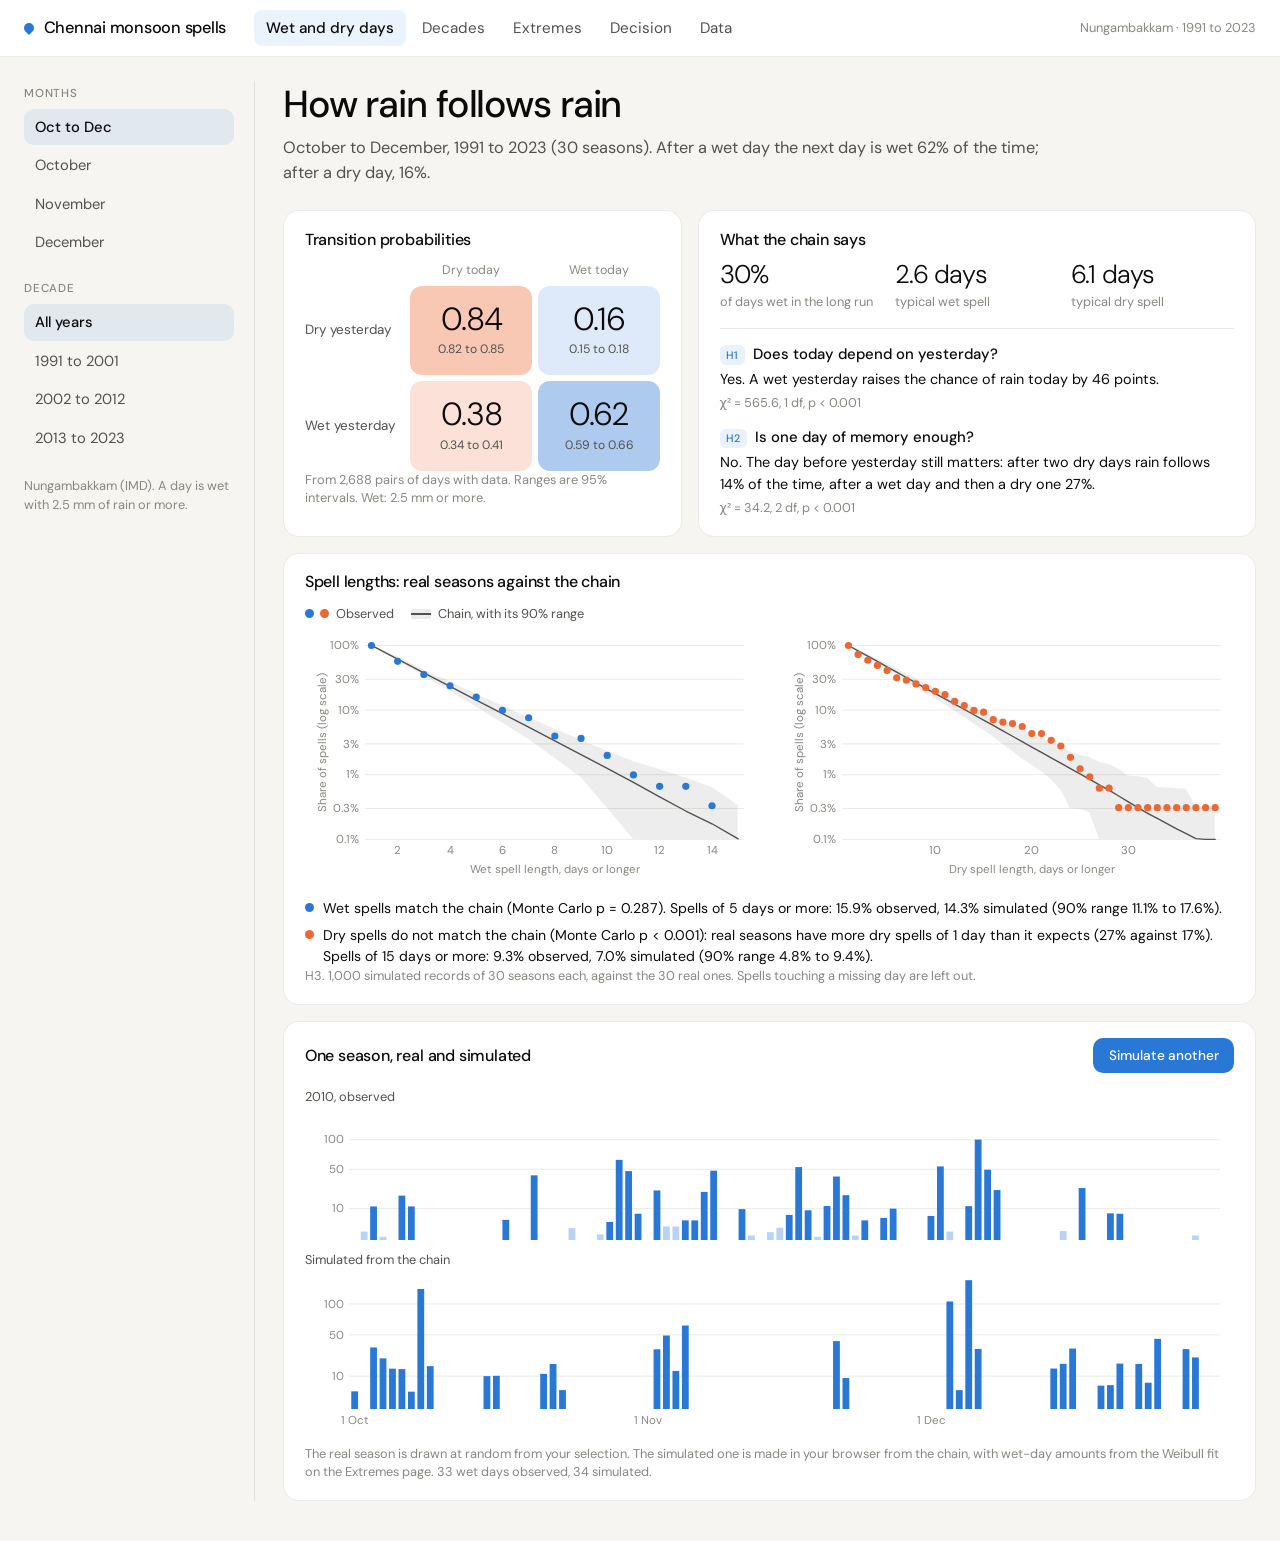
==== web/index.html @ 99bf8fe9 "Fast website for Vercel: R prepares every result, the browser only draws - web/: static site with th" ====
<!doctype html>
<html lang="en">
<head>
  <meta charset="utf-8" />
  <meta name="viewport" content="width=device-width, initial-scale=1" />
  <title>Chennai monsoon spells</title>
  <meta name="description" content="Wet and dry spells of Chennai's northeast monsoon, 1991 to 2023: a Markov chain analysis with extreme-rainfall risk. Statistics computed in R." />
  <meta name="theme-color" content="#f6f5f1" />
  <link rel="icon" type="image/svg+xml" href="favicon.svg" />
  <link rel="preload" href="data/results.json" as="fetch" crossorigin />
  <link rel="preload" href="data/days.json" as="fetch" crossorigin />
  <link rel="preload" href="fonts/DMSans-400.woff2" as="font" type="font/woff2" crossorigin />
  <link rel="preload" href="fonts/DMSans-500.woff2" as="font" type="font/woff2" crossorigin />
  <style>
    /* Loading screen, inline so it paints before anything else arrives */
    #loading { position: fixed; inset: 0; z-index: 100; display: grid; place-items: center;
      background: #f6f5f1; transition: opacity .35s ease, visibility .35s ease; }
    #loading.done { opacity: 0; visibility: hidden; }
    #loading .inner { display: grid; justify-items: center; gap: 14px; padding: 0 24px; text-align: center;
      font-family: "DM Sans", system-ui, -apple-system, "Segoe UI", sans-serif; }
    #loading .drop { width: 18px; height: 18px; border-radius: 50% 50% 50% 0; transform: rotate(-45deg);
      background: #2a78d6; animation: drop 1.4s ease-in-out infinite; }
    @keyframes drop { 0%, 100% { transform: rotate(-45deg) translate(0, 0); } 50% { transform: rotate(-45deg) translate(-3px, 3px); } }
    #loading .title { font-size: 18px; font-weight: 500; letter-spacing: -0.01em; color: #0b0b0b; }
    #loading .bar { width: 180px; height: 3px; border-radius: 3px; background: #e6e4dd; overflow: hidden; }
    #loading .bar span { display: block; width: 40%; height: 100%; border-radius: 3px; background: #2a78d6;
      animation: slide 1.1s ease-in-out infinite; }
    @keyframes slide { 0% { transform: translateX(-100%); } 100% { transform: translateX(250%); } }
    #loading .note { font-size: 14px; color: #52514e; }
    @media (prefers-reduced-motion: reduce) { #loading .drop, #loading .bar span { animation: none; } }
  </style>
  <link rel="stylesheet" href="css/styles.css?v=1" />
</head>
<body>
  <div id="loading" role="status" aria-live="polite">
    <div class="inner">
      <span class="drop" aria-hidden="true"></span>
      <div class="title">Chennai monsoon spells</div>
      <div class="bar" aria-hidden="true"><span></span></div>
      <div class="note" id="loading-note">Loading the rainfall results</div>
    </div>
  </div>

  <header class="topbar">
    <div class="topbar-inner">
      <a class="brand" href="#wet-and-dry-days"><span class="brand-dot" aria-hidden="true"></span>Chennai monsoon spells</a>
      <button class="menu-btn" id="menu-btn" aria-expanded="false" aria-controls="nav" aria-label="Open the page menu">
        <span></span><span></span><span></span>
      </button>
      <nav class="nav" id="nav" aria-label="Pages">
        <a href="#wet-and-dry-days" data-page="wet">Wet and dry days</a>
        <a href="#decades" data-page="decades">Decades</a>
        <a href="#extremes" data-page="extremes">Extremes</a>
        <a href="#decision" data-page="decision">Decision</a>
        <a href="#data" data-page="data">Data</a>
      </nav>
      <span class="nav-meta">Nungambakkam &middot; 1991 to 2023</span>
    </div>
  </header>

  <main class="frame">
    <!-- Wet and dry days -------------------------------------------------------- -->
    <section class="page with-side" id="page-wet" aria-labelledby="h-wet">
      <aside class="picker" aria-label="Choose months and decade">
        <fieldset class="choice" id="pick-months">
          <legend>Months</legend>
        </fieldset>
        <fieldset class="choice" id="pick-decade">
          <legend>Decade</legend>
        </fieldset>
        <p class="side-note">Nungambakkam (IMD). A day is wet with 2.5 mm of rain or more.</p>
      </aside>
      <div class="main">
        <div class="page-head">
          <h1 id="h-wet">How rain follows rain</h1>
          <p class="lede" id="lede-wet"></p>
        </div>
        <div class="grid g-5-7">
          <div class="card"><h2 class="card-title">Transition probabilities</h2><div id="matrix"></div></div>
          <div class="card"><h2 class="card-title">What the chain says</h2><div id="chain-facts"></div></div>
        </div>
        <div class="card">
          <h2 class="card-title">Spell lengths: real seasons against the chain</h2>
          <div class="legend">
            <span class="li"><span class="key key-dot wet"></span><span class="key key-dot dry"></span>Observed</span>
            <span class="li"><span class="key key-line"></span>Chain, with its 90% range</span>
          </div>
          <div class="grid g-6-6 inner">
            <div class="chart" id="chart-spell-wet"></div>
            <div class="chart" id="chart-spell-dry"></div>
          </div>
          <div id="spell-verdict"></div>
        </div>
        <div class="card">
          <div class="card-head">
            <h2 class="card-title">One season, real and simulated</h2>
            <button class="btn btn-primary" id="resim" type="button">Simulate another</button>
          </div>
          <div class="chart" id="chart-season"></div>
          <p class="caption" id="season-caption"></p>
        </div>
      </div>
    </section>

    <!-- Decades ----------------------------------------------------------------- -->
    <section class="page" id="page-decades" aria-labelledby="h-decades" hidden>
      <div class="page-head">
        <h1 id="h-decades">Has the monsoon changed?</h1>
        <p class="lede" id="lede-decades"></p>
      </div>
      <div class="card">
        <h2 class="card-title">Rain in each season</h2>
        <div class="chart" id="chart-totals"></div>
        <p class="caption">October to December totals at Nungambakkam. Grey seasons have a missing month and are not used.</p>
      </div>
      <div class="grid g-6-6">
        <div class="card">
          <h2 class="card-title">Persistence by decade (H4)</h2>
          <div class="chart" id="chart-decade-chain"></div>
          <div id="h4-text"></div>
        </div>
        <div class="card">
          <h2 class="card-title">Heavy-rain days by decade (H5)</h2>
          <div class="chart" id="chart-heavy"></div>
          <div id="h5-text"></div>
        </div>
      </div>
    </section>

    <!-- Extremes ---------------------------------------------------------------- -->
    <section class="page" id="page-extremes" aria-labelledby="h-extremes" hidden>
      <div class="page-head">
        <h1 id="h-extremes">How heavy can one day get?</h1>
        <p class="lede" id="lede-extremes"></p>
      </div>
      <div class="card">
        <div class="card-head">
          <h2 class="card-title">Which distribution fits</h2>
          <div class="segmented" role="radiogroup" aria-label="Fit used below" id="pick-fit"></div>
        </div>
        <div class="grid g-5-7 inner">
          <div>
            <div id="fit-table"></div>
            <p class="caption">Fitted to the amounts of all wet days (2.5 mm or more), October to December, with the 2.5 mm cut-off built into the likelihood.</p>
          </div>
          <div>
            <div class="legend" id="qq-legend"></div>
            <div class="chart" id="chart-qq"></div>
            <p class="caption">Upper half of the wet days. On the dashed line, fitted and observed amounts agree.</p>
          </div>
        </div>
      </div>
      <div class="card">
        <h2 class="card-title">Return periods</h2>
        <div class="grid g-8-4 inner">
          <div class="chart" id="chart-returns"></div>
          <div id="return-table"></div>
        </div>
        <p class="caption">T(x) is about 1 / (&lambda; [1 &minus; F(x)]) years, where &lambda; is the mean number of wet days per season. Ranges come from resampling whole seasons 400 times.</p>
      </div>
    </section>

    <!-- Decision ---------------------------------------------------------------- -->
    <section class="page" id="page-decision" aria-labelledby="h-decision" hidden>
      <div class="page-head">
        <h1 id="h-decision">When should a flood alert go out?</h1>
        <p class="lede" id="lede-decision"></p>
      </div>
      <div class="grid g-7-5">
        <div class="card">
          <h2 class="card-title">Flood alert by the last two days</h2>
          <div class="chart fill" id="chart-alert"></div>
          <p class="caption" id="alert-caption"></p>
        </div>
        <div class="card">
          <h2 class="card-title">The alert rule</h2>
          <div class="slider">
            <label for="cl">Cost-loss ratio C/L</label>
            <output id="cl-out" for="cl"></output>
            <input type="range" id="cl" min="0.002" max="0.06" step="0.001" value="0.02" />
          </div>
          <p class="side-note">C is the cost of acting on an alert. L is the loss when heavy rain arrives without one. Alert when the chance of heavy rain is above C/L.</p>
          <div id="alert-rule"></div>
        </div>
      </div>
      <div class="grid g-7-5">
        <div class="card">
          <h2 class="card-title">Dry-spell buffer for a reservoir</h2>
          <div class="chart fill" id="chart-buffer"></div>
          <p class="caption" id="buffer-caption"></p>
        </div>
        <div class="card">
          <h2 class="card-title">Buffer days</h2>
          <div class="slider">
            <label for="risk">Accepted risk of a longer dry spell</label>
            <output id="risk-out" for="risk"></output>
            <input type="range" id="risk" min="0.01" max="0.5" step="0.01" value="0.1" />
          </div>
          <div id="buffer-rule"></div>
        </div>
      </div>
    </section>

    <!-- Data -------------------------------------------------------------------- -->
    <section class="page" id="page-data" aria-labelledby="h-data" hidden>
      <div class="page-head">
        <h1 id="h-data">Where the numbers come from</h1>
        <p class="lede">Daily rain at Nungambakkam from the OpenCity Chennai rainfall dataset (state gauge records credited to TNDMA, dataset credited to IMD). The file lists rainy days only, so every gap was checked before any modelling.</p>
      </div>
      <div class="card">
        <div class="card-head">
          <h2 class="card-title">Rules fixed before modelling</h2>
          <a class="btn btn-outline" id="download" href="#" download="nungambakkam_oct_dec_1991_2023.csv">Download the clean data</a>
        </div>
        <div id="audit-rules"></div>
      </div>
      <div class="card">
        <h2 class="card-title">Every October to December day</h2>
        <div class="legend">
          <span class="li"><span class="key key-sq wet"></span>Wet</span>
          <span class="li"><span class="key key-sq light"></span>Light rain, under 2.5 mm</span>
          <span class="li"><span class="key key-sq dry"></span>Dry</span>
          <span class="li"><span class="key key-sq missing"></span>Missing</span>
        </div>
        <div class="chart" id="chart-calendar"></div>
      </div>
      <div class="card">
        <h2 class="card-title">What the audit found</h2>
        <div id="audit-found"></div>
      </div>
    </section>
  </main>

  <script src="vendor/d3.min.js" defer></script>
  <script src="vendor/plot.umd.min.js" defer></script>
  <script src="js/stats.js?v=1" defer></script>
  <script src="js/charts.js?v=1" defer></script>
  <script src="js/app.js?v=1" defer></script>
</body>
</html>
---- web/css/styles.css ----
/* DM Sans is bundled (SIL Open Font License, see fonts/OFL.txt). */
@font-face { font-family: "DM Sans"; src: url("../fonts/DMSans-300.woff2") format("woff2"); font-weight: 300; font-display: swap; }
@font-face { font-family: "DM Sans"; src: url("../fonts/DMSans-400.woff2") format("woff2"); font-weight: 400; font-display: swap; }
@font-face { font-family: "DM Sans"; src: url("../fonts/DMSans-500.woff2") format("woff2"); font-weight: 500; font-display: swap; }
@font-face { font-family: "DM Sans"; src: url("../fonts/DMSans-600.woff2") format("woff2"); font-weight: 600; font-display: swap; }

:root {
  --ink: #0b0b0b;
  --ink-2: #52514e;
  --muted: #898781;
  --line: rgba(11, 11, 11, 0.08);
  --page: #f6f5f1;
  --surface: #ffffff;
  --wet: #2a78d6;
  --wet-dark: #1c5cab;
  --wet-lt: #b7d3f6;
  --dry: #eb6834;
  --dry-lt: #f0efec;
  --missing: #a9a79f;
  --max: 1560px;
  --gutter: 24px;
  --radius: 16px;
}

*, *::before, *::after { box-sizing: border-box; }
html { -webkit-text-size-adjust: 100%; }
body {
  margin: 0;
  background: var(--page);
  color: var(--ink);
  font: 400 0.95rem/1.5 "DM Sans", system-ui, -apple-system, "Segoe UI", sans-serif;
  -webkit-font-smoothing: antialiased;
  -moz-osx-font-smoothing: grayscale;
}
h1, h2, h3 { font-weight: 500; margin: 0; }
p { margin: 0; }
button, input { font: inherit; color: inherit; }
[hidden] { display: none !important; }
:focus-visible { outline: 2px solid var(--wet); outline-offset: 2px; }

/* Top bar ------------------------------------------------------------------------ */
.topbar { position: sticky; top: 0; z-index: 20; background: var(--surface); border-bottom: 1px solid var(--line); }
.topbar-inner {
  max-width: var(--max); margin: 0 auto; padding: 0.55rem var(--gutter);
  display: flex; align-items: center; gap: 1.75rem; min-height: 56px;
}
.brand { display: inline-flex; align-items: center; gap: 0.6rem; font-weight: 500; letter-spacing: -0.015em; font-size: 1.02rem; color: var(--ink); text-decoration: none; white-space: nowrap; }
.brand-dot { width: 10px; height: 10px; border-radius: 50% 50% 50% 0; transform: rotate(-45deg); background: var(--wet); flex: none; }
.nav { display: flex; gap: 0.25rem; }
.nav a { color: var(--ink-2); text-decoration: none; padding: 0.4rem 0.75rem; border-radius: 8px; white-space: nowrap; }
.nav a:hover { color: var(--ink); background: rgba(11, 11, 11, 0.04); }
.nav a[aria-current="page"] { color: var(--ink); font-weight: 500; background: rgba(42, 120, 214, 0.09); }
.nav-meta { margin-left: auto; color: var(--muted); font-size: 0.8rem; white-space: nowrap; }
.menu-btn { display: none; }

/* Page frame ------------------------------------------------------------------- */
.frame { max-width: var(--max); margin: 0 auto; padding: 1.5rem var(--gutter) 2.5rem; }
.page { display: flex; flex-direction: column; gap: 1rem; }
.page.with-side { display: grid; grid-template-columns: 230px minmax(0, 1fr); gap: 0; align-items: start; }
.page.with-side > .main { display: flex; flex-direction: column; gap: 1rem; padding-left: 1.75rem; border-left: 1px solid var(--line); min-width: 0; }
.page-head { margin: 0.25rem 0 0.5rem; }
.page-head h1 { font-size: clamp(1.7rem, 1.15rem + 1.5vw, 2.4rem); letter-spacing: -0.03em; line-height: 1.08; margin: 0 0 0.6rem; max-width: 22ch; }
.lede { color: var(--ink-2); font-size: 1.02rem; line-height: 1.55; max-width: 72ch; }

/* Grids and cards ------------------------------------------------------------------ */
.grid { display: grid; gap: 1rem; grid-template-columns: minmax(0, 1fr); }
@media (min-width: 992px) {
  .g-5-7 { grid-template-columns: minmax(0, 5fr) minmax(0, 7fr); }
  .g-7-5 { grid-template-columns: minmax(0, 7fr) minmax(0, 5fr); }
  .g-8-4 { grid-template-columns: minmax(0, 8fr) minmax(0, 4fr); }
  .g-6-6 { grid-template-columns: minmax(0, 1fr) minmax(0, 1fr); }
}
@media (min-width: 768px) and (max-width: 991.98px) {
  .g-6-6.inner { grid-template-columns: minmax(0, 1fr) minmax(0, 1fr); }
}
.card { background: var(--surface); border: 1px solid var(--line); border-radius: var(--radius); padding: 1.05rem 1.3rem 1.15rem; display: flex; flex-direction: column; gap: 0.6rem; min-width: 0; }
.card-title { font-size: 1rem; letter-spacing: -0.012em; }
.card-head { display: flex; align-items: center; justify-content: space-between; gap: 0.6rem 1rem; flex-wrap: wrap; }
.grid.inner { gap: 1rem 1.5rem; }
.caption { color: var(--muted); font-size: 0.8rem; line-height: 1.45; }
.note { color: var(--ink-2); font-size: 0.84rem; line-height: 1.5; margin-top: 0.75rem; }
.chart { min-height: 40px; position: relative; }
.chart.fill { flex: 1 1 auto; }
.chart svg { display: block; max-width: 100%; overflow: visible; }
.chart figure { margin: 0; }
.panel-label { font-size: 0.8rem; color: var(--ink-2); margin: 0.25rem 0 0; }

/* Buttons ---------------------------------------------------------------------- */
.btn { display: inline-flex; align-items: center; gap: 0.4rem; border-radius: 10px; padding: 0.38rem 0.9rem; font-size: 0.85rem; font-weight: 500; cursor: pointer; text-decoration: none; border: 1px solid transparent; white-space: nowrap; }
.btn-primary { background: var(--wet); color: #fff; }
.btn-primary:hover { background: #256abf; }
.btn-primary:active { background: var(--wet-dark); }
.btn-outline { border-color: var(--wet); color: var(--wet); background: transparent; }
.btn-outline:hover { background: var(--wet); color: #fff; }

/* Sidebar choices ---------------------------------------------------------------- */
.picker { position: sticky; top: 76px; padding: 0.25rem 1.25rem 1rem 0; }
.choice { border: 0; margin: 0 0 1.25rem; padding: 0; min-width: 0; }
.choice legend, .slider label {
  font-size: 0.72rem; text-transform: uppercase; letter-spacing: 0.07em; color: var(--muted);
  font-weight: 500; margin-bottom: 0.4rem; padding: 0;
}
.choice .options { display: flex; flex-direction: column; gap: 2px; }
.choice label { display: flex; align-items: center; padding: 0.45rem 0.7rem; border-radius: 10px; cursor: pointer; color: var(--ink-2); font-size: 0.92rem; transition: background 0.15s ease, color 0.15s ease; }
.choice input { position: absolute; opacity: 0; pointer-events: none; }
.choice label:hover { background: rgba(11, 11, 11, 0.04); color: var(--ink); }
.choice label:has(input:checked) { background: rgba(42, 120, 214, 0.1); color: var(--ink); font-weight: 500; }
.choice label:has(input:focus-visible) { outline: 2px solid var(--wet); outline-offset: 1px; }
.side-note { color: var(--muted); font-size: 0.8rem; line-height: 1.5; }

/* Segmented choice in a card header */
.segmented { display: inline-flex; background: #f1f0ec; border-radius: 10px; padding: 3px; gap: 2px; }
.segmented label { padding: 0.3rem 0.85rem; border-radius: 8px; font-size: 0.85rem; color: var(--ink-2); cursor: pointer; }
.segmented input { position: absolute; opacity: 0; pointer-events: none; }
.segmented label:has(input:checked) { background: #fff; color: var(--ink); font-weight: 500; box-shadow: 0 1px 2px rgba(11, 11, 11, 0.1); }
.segmented label:has(input:focus-visible) { outline: 2px solid var(--wet); }

/* Sliders ---------------------------------------------------------------------- */
.slider { display: grid; grid-template-columns: 1fr auto; align-items: center; gap: 0.35rem 0.75rem; margin-top: 0.25rem; }
.slider label { margin: 0; text-transform: none; letter-spacing: 0; font-size: 0.88rem; color: var(--ink); }
.slider output { font-variant-numeric: tabular-nums; font-size: 0.82rem; font-weight: 500; color: #fff; background: var(--ink); border-radius: 6px; padding: 0.1rem 0.45rem; }
.slider input[type="range"] { grid-column: 1 / -1; width: 100%; accent-color: var(--wet); margin: 0.2rem 0 0.1rem; height: 22px; cursor: pointer; }

/* Transition matrix ---------------------------------------------------------------- */
.matrix { display: grid; grid-template-columns: auto minmax(0, 1fr) minmax(0, 1fr); gap: 6px; }
.m-head { font-size: 0.78rem; color: var(--muted); text-align: center; align-self: end; }
.m-row { font-size: 0.84rem; color: var(--ink-2); display: flex; align-items: center; padding-right: 0.6rem; }
.tile { border-radius: 12px; padding: 1.05rem 0.75rem; text-align: center; }
.tile.wet { background: rgba(42, 120, 214, calc(0.07 + var(--a) * 0.5)); }
.tile.dry { background: rgba(235, 104, 52, calc(0.06 + var(--a) * 0.36)); }
.tile-p { font-size: 2rem; font-weight: 300; letter-spacing: -0.035em; line-height: 1.05; font-variant-numeric: tabular-nums; }
.tile-ci { font-size: 0.76rem; color: var(--ink-2); margin-top: 0.25rem; font-variant-numeric: tabular-nums; }

/* Facts and tests ------------------------------------------------------------------ */
.facts { display: grid; grid-template-columns: repeat(3, minmax(0, 1fr)); gap: 0.75rem; padding-bottom: 1rem; margin-bottom: 0.9rem; border-bottom: 1px solid var(--line); }
.fact-v { font-size: 1.6rem; font-weight: 300; letter-spacing: -0.03em; line-height: 1.1; font-variant-numeric: tabular-nums; }
.fact-l { font-size: 0.8rem; color: var(--muted); margin-top: 0.2rem; }
.test + .test { margin-top: 0.85rem; }
.test-q { font-weight: 500; font-size: 0.93rem; display: flex; gap: 0.5rem; align-items: baseline; }
.test-tag { font-size: 0.68rem; font-weight: 500; color: var(--wet); background: rgba(42, 120, 214, 0.1); border-radius: 6px; padding: 0.1rem 0.4rem; letter-spacing: 0.03em; }
.test-a { margin: 0.25rem 0 0.15rem; font-size: 0.9rem; line-height: 1.5; }
.test-s { color: var(--muted); font-size: 0.8rem; }

/* Legends and verdicts ------------------------------------------------------------- */
.legend { display: flex; flex-wrap: wrap; align-items: center; gap: 0.35rem 1.1rem; font-size: 0.8rem; color: var(--ink-2); }
.legend .li { display: inline-flex; align-items: center; gap: 0.4rem; }
.key { display: inline-block; flex: none; }
.key-dot { width: 9px; height: 9px; border-radius: 50%; }
.key-dot.wet { background: var(--wet); }
.key-dot.dry { background: var(--dry); }
.key-dot.grey { background: #bdbcb5; }
.key-line { width: 20px; height: 10px; border-radius: 2px; background: linear-gradient(var(--ink-2), var(--ink-2)) center / 100% 2px no-repeat, rgba(11, 11, 11, 0.08); }
.key-sq { width: 11px; height: 11px; border-radius: 3px; }
.key-sq.wet { background: var(--wet); }
.key-sq.light { background: var(--wet-lt); }
.key-sq.dry { background: var(--dry-lt); box-shadow: inset 0 0 0 1px rgba(11, 11, 11, 0.06); }
.key-sq.missing { background: var(--missing); }
.verdict { display: flex; gap: 0.6rem; align-items: baseline; font-size: 0.88rem; line-height: 1.5; margin-top: 0.35rem; }
.verdict .key-dot { position: relative; top: -1px; }
.browser-note { font-size: 0.8rem; color: var(--ink-2); background: rgba(42, 120, 214, 0.07); border-radius: 8px; padding: 0.35rem 0.6rem; }

/* Tables ------------------------------------------------------------------------- */
.tbl { width: 100%; border-collapse: collapse; font-size: 0.86rem; font-variant-numeric: tabular-nums; }
.tbl th { font-weight: 500; color: var(--muted); font-size: 0.72rem; text-transform: uppercase; letter-spacing: 0.06em; text-align: left; padding: 0.4rem 0.5rem; border-bottom: 1px solid var(--line); }
.tbl td { padding: 0.55rem 0.5rem; border-bottom: 1px solid var(--line); vertical-align: top; }
.tbl tr:last-child td { border-bottom: 0; }
.tbl tr.best { background: rgba(42, 120, 214, 0.06); }
.tbl tr.best td:first-child { font-weight: 500; }
.tbl .sub { color: var(--muted); font-size: 0.76rem; margin-top: 0.1rem; font-weight: 400; }
.tbl tr.extrap td { color: var(--muted); }
.tbl.compact td, .tbl.compact th { padding: 0.4rem 0.5rem; }
.tbl tr.on td { color: var(--ink); font-weight: 500; }
.tbl tr.on td:first-child { box-shadow: inset 3px 0 0 var(--wet); }
.rule { font-size: 1.05rem; line-height: 1.45; letter-spacing: -0.01em; margin: 0.4rem 0 0.75rem; }

/* Data page ----------------------------------------------------------------------- */
.specs { display: grid; grid-template-columns: repeat(5, minmax(0, 1fr)); gap: 1rem 1.5rem; padding-top: 0.25rem; }
.spec-l { font-size: 0.72rem; text-transform: uppercase; letter-spacing: 0.07em; color: var(--muted); font-weight: 500; margin-bottom: 0.3rem; }
.spec-v { font-size: 0.9rem; line-height: 1.45; }
ol.audit { margin: 0; padding-left: 1.2rem; column-gap: 2.75rem; }
ol.audit li { margin: 0 0 0.65rem; line-height: 1.5; font-size: 0.9rem; break-inside: avoid; }
ol.audit li::marker { color: var(--muted); font-size: 0.8rem; }
@media (min-width: 992px) { ol.audit { columns: 2; } }
@media (max-width: 1199.98px) { .specs { grid-template-columns: repeat(3, minmax(0, 1fr)); } }
@media (max-width: 767.98px) { .specs { grid-template-columns: minmax(0, 1fr); } }

/* Chart tooltips (Observable Plot) */
.chart [aria-label="tip"] { font-family: "DM Sans", system-ui, sans-serif; }

/* Tablets and phones -------------------------------------------------------------- */
@media (max-width: 991.98px) {
  :root { --gutter: 16px; }
  .nav-meta { display: none; }
  .page.with-side { grid-template-columns: 200px minmax(0, 1fr); }
  .page.with-side > .main { padding-left: 1.25rem; }
}
@media (max-width: 860px) {
  .topbar-inner { gap: 1rem; }
  .menu-btn {
    display: inline-flex; flex-direction: column; justify-content: center; gap: 4px; margin-left: auto;
    width: 44px; height: 38px; padding: 0 11px; border: 1px solid var(--line); border-radius: 10px; background: var(--surface); cursor: pointer;
  }
  .menu-btn span { display: block; height: 2px; border-radius: 2px; background: var(--ink); transition: transform 0.2s ease, opacity 0.2s ease; }
  .menu-btn[aria-expanded="true"] span:nth-child(1) { transform: translateY(6px) rotate(45deg); }
  .menu-btn[aria-expanded="true"] span:nth-child(2) { opacity: 0; }
  .menu-btn[aria-expanded="true"] span:nth-child(3) { transform: translateY(-6px) rotate(-45deg); }
  .nav {
    display: none; position: absolute; left: 0; right: 0; top: 100%; flex-direction: column; gap: 2px;
    background: var(--surface); border-bottom: 1px solid var(--line); padding: 0.5rem var(--gutter) 0.9rem;
    box-shadow: 0 12px 24px rgba(11, 11, 11, 0.06);
  }
  .nav.open { display: flex; }
  .nav a { padding: 0.65rem 0.75rem; }
}
@media (max-width: 640px) {
  .page.with-side { display: flex; flex-direction: column; gap: 1rem; align-items: stretch; }
  .page.with-side > .main { padding-left: 0; border-left: 0; }
  .picker { position: static; padding: 0 0 0.75rem; border-bottom: 1px solid var(--line); }
  .choice { margin-bottom: 0.75rem; }
  .choice .options { display: grid; grid-template-columns: minmax(0, 1fr) minmax(0, 1fr); gap: 4px; }
  .choice label { padding: 0.45rem 0.7rem; background: rgba(11, 11, 11, 0.035); }
  .picker .side-note { display: none; }
  .legend { display: grid; grid-template-columns: minmax(0, 1fr) minmax(0, 1fr); gap: 0.35rem 0.75rem; }
  .facts { gap: 0.5rem; }
  .fact-v { font-size: 1.2rem; }
  .fact-l { font-size: 0.74rem; }
  .tile { padding: 0.8rem 0.5rem; }
  .tile-p { font-size: 1.6rem; }
  .card { padding-inline: 1rem; }
  .page-head h1 { max-width: none; }
}
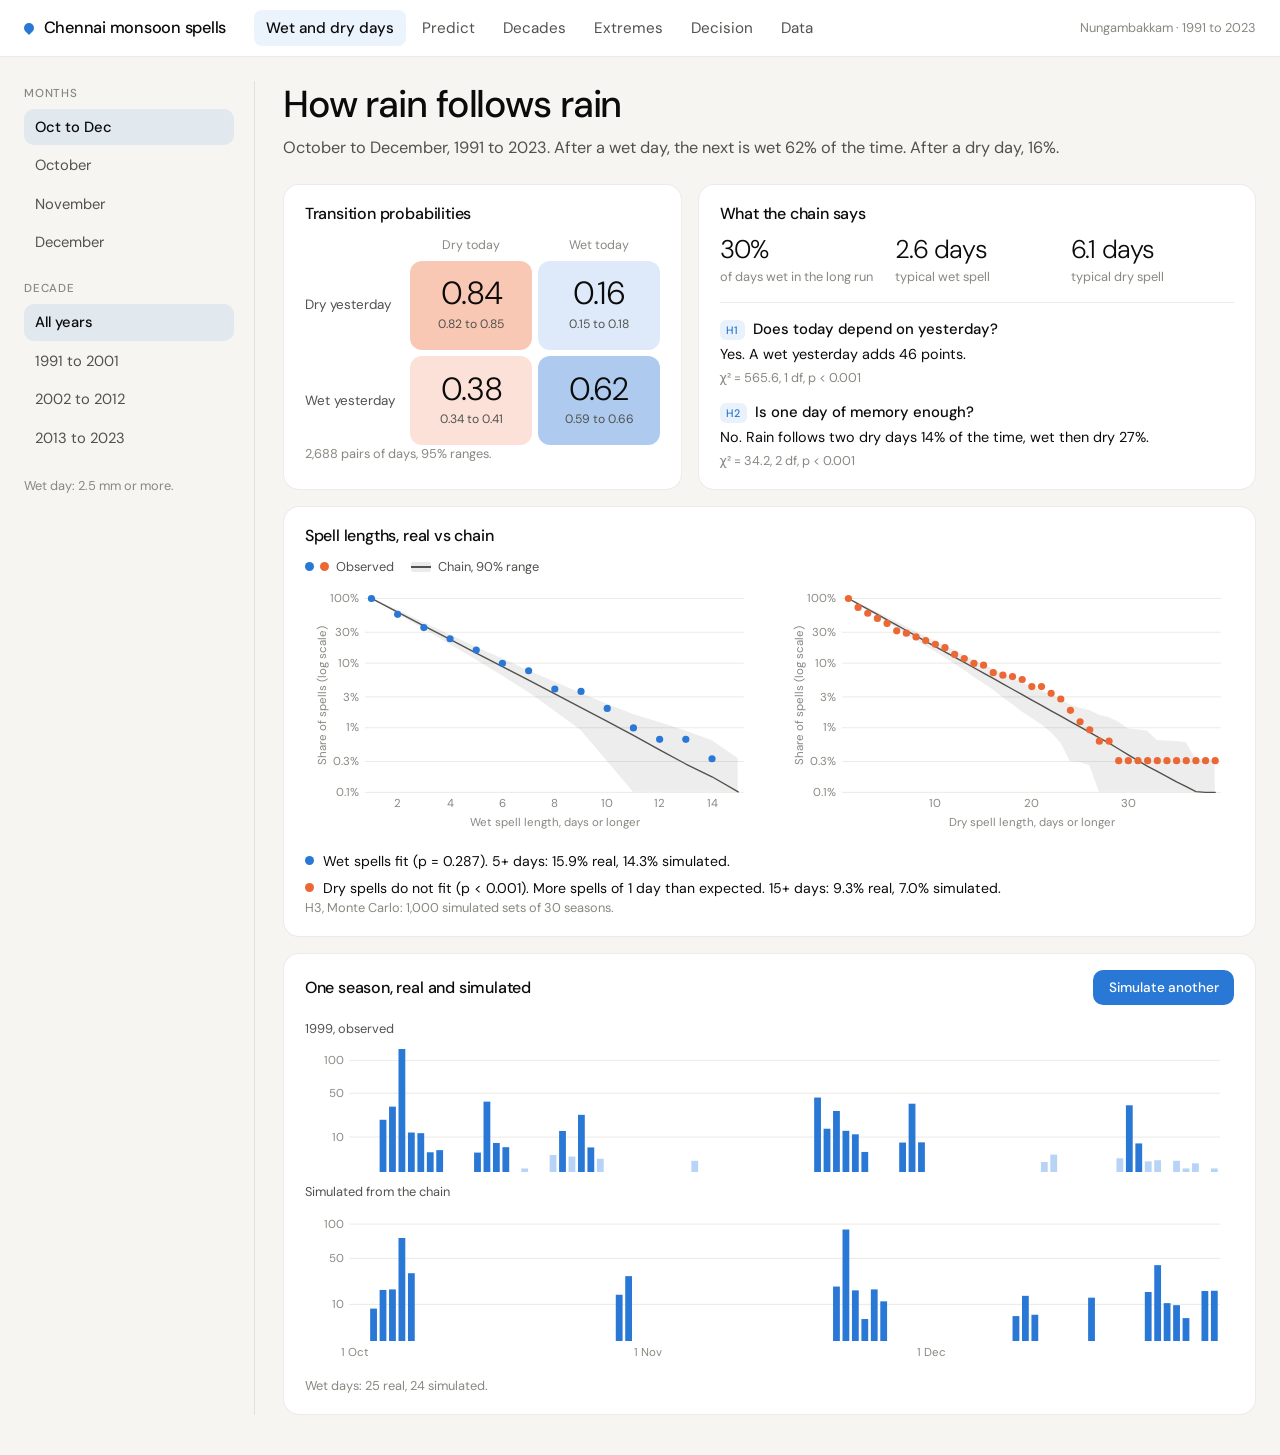
==== commit 71f5641e: "Predict page: chance of a wet day for any Oct to Dec date, with reasons, season simulation and a lea" ====
--- a/web/index.html
+++ b/web/index.html
@@ -29,7 +29,7 @@
     #loading .note { font-size: 14px; color: #52514e; }
     @media (prefers-reduced-motion: reduce) { #loading .drop, #loading .bar span { animation: none; } }
   </style>
-  <link rel="stylesheet" href="css/styles.css?v=1" />
+  <link rel="stylesheet" href="css/styles.css?v=2" />
 </head>
 <body>
   <div id="loading" role="status" aria-live="polite">
@@ -49,6 +49,7 @@
       </button>
       <nav class="nav" id="nav" aria-label="Pages">
         <a href="#wet-and-dry-days" data-page="wet">Wet and dry days</a>
+        <a href="#predict" data-page="predict">Predict</a>
         <a href="#decades" data-page="decades">Decades</a>
         <a href="#extremes" data-page="extremes">Extremes</a>
         <a href="#decision" data-page="decision">Decision</a>
@@ -68,7 +69,7 @@
         <fieldset class="choice" id="pick-decade">
           <legend>Decade</legend>
         </fieldset>
-        <p class="side-note">Nungambakkam (IMD). A day is wet with 2.5 mm of rain or more.</p>
+        <p class="side-note">Wet day: 2.5 mm or more.</p>
       </aside>
       <div class="main">
         <div class="page-head">
@@ -80,10 +81,10 @@
           <div class="card"><h2 class="card-title">What the chain says</h2><div id="chain-facts"></div></div>
         </div>
         <div class="card">
-          <h2 class="card-title">Spell lengths: real seasons against the chain</h2>
+          <h2 class="card-title">Spell lengths, real vs chain</h2>
           <div class="legend">
             <span class="li"><span class="key key-dot wet"></span><span class="key key-dot dry"></span>Observed</span>
-            <span class="li"><span class="key key-line"></span>Chain, with its 90% range</span>
+            <span class="li"><span class="key key-line"></span>Chain, 90% range</span>
           </div>
           <div class="grid g-6-6 inner">
             <div class="chart" id="chart-spell-wet"></div>
@@ -102,6 +103,64 @@
       </div>
     </section>
 
+    <!-- Predict ----------------------------------------------------------------- -->
+    <section class="page with-side" id="page-predict" aria-labelledby="h-predict" hidden>
+      <aside class="picker" aria-label="Choose a day">
+        <div class="date-pick">
+          <label class="pick-label" for="day">Day</label>
+          <input type="date" id="day" value="2027-10-15" min="2026-10-01" max="2030-12-31" required />
+        </div>
+        <fieldset class="choice" id="pick-history">
+          <legend>The two days before</legend>
+        </fieldset>
+        <p class="side-note">Any day, 1 October to 31 December.</p>
+      </aside>
+      <div class="main">
+        <div class="page-head">
+          <h1 id="h-predict">Will it rain on the day?</h1>
+          <p class="lede" id="lede-predict"></p>
+        </div>
+        <div class="grid g-5-7">
+          <div class="card"><h2 class="card-title">The forecast</h2><div id="forecast-box"></div></div>
+          <div class="card">
+            <h2 class="card-title">Through the season</h2>
+            <div class="legend" id="forecast-legend"></div>
+            <div class="chart fill" id="chart-forecast"></div>
+            <p class="caption" id="forecast-caption"></p>
+          </div>
+        </div>
+        <div class="card">
+          <h2 class="card-title">The whole season</h2>
+          <div id="outlook"></div>
+        </div>
+        <div class="card">
+          <h2 class="card-title">How often is it right?</h2>
+          <div class="grid g-7-5 inner">
+            <div>
+              <div class="slider">
+                <label for="cut">Call it wet above</label>
+                <output id="cut-out" for="cut"></output>
+                <input type="range" id="cut" min="0.05" max="0.95" step="0.01" value="0.3" />
+              </div>
+              <div id="check-table"></div>
+            </div>
+            <div>
+              <div class="legend">
+                <span class="li"><span class="key key-dot dry"></span>Long range</span>
+                <span class="li"><span class="key key-dot wet"></span>Next day</span>
+              </div>
+              <div class="chart" id="chart-reliability"></div>
+              <p class="caption">On the dashed line, it rains as often as forecast.</p>
+            </div>
+          </div>
+        </div>
+        <div class="card">
+          <h2 class="card-title">Which model</h2>
+          <div id="model-table"></div>
+        </div>
+      </div>
+    </section>
+
     <!-- Decades ----------------------------------------------------------------- -->
     <section class="page" id="page-decades" aria-labelledby="h-decades" hidden>
       <div class="page-head">
@@ -111,7 +170,7 @@
       <div class="card">
         <h2 class="card-title">Rain in each season</h2>
         <div class="chart" id="chart-totals"></div>
-        <p class="caption">October to December totals at Nungambakkam. Grey seasons have a missing month and are not used.</p>
+        <p class="caption">Grey: a missing month, not used.</p>
       </div>
       <div class="grid g-6-6">
         <div class="card">
@@ -141,12 +200,11 @@
         <div class="grid g-5-7 inner">
           <div>
             <div id="fit-table"></div>
-            <p class="caption">Fitted to the amounts of all wet days (2.5 mm or more), October to December, with the 2.5 mm cut-off built into the likelihood.</p>
           </div>
           <div>
             <div class="legend" id="qq-legend"></div>
             <div class="chart" id="chart-qq"></div>
-            <p class="caption">Upper half of the wet days. On the dashed line, fitted and observed amounts agree.</p>
+            <p class="caption">On the dashed line, fit and record agree.</p>
           </div>
         </div>
       </div>
@@ -156,7 +214,7 @@
           <div class="chart" id="chart-returns"></div>
           <div id="return-table"></div>
         </div>
-        <p class="caption">T(x) is about 1 / (&lambda; [1 &minus; F(x)]) years, where &lambda; is the mean number of wet days per season. Ranges come from resampling whole seasons 400 times.</p>
+        <p class="caption">T(x) = 1 / (&lambda; [1 &minus; F(x)]). Ranges: 400 season resamples.</p>
       </div>
     </section>
 
@@ -179,7 +237,7 @@
             <output id="cl-out" for="cl"></output>
             <input type="range" id="cl" min="0.002" max="0.06" step="0.001" value="0.02" />
           </div>
-          <p class="side-note">C is the cost of acting on an alert. L is the loss when heavy rain arrives without one. Alert when the chance of heavy rain is above C/L.</p>
+          <p class="side-note">C: cost of acting. L: loss without an alert. Alert when the chance is above C/L.</p>
           <div id="alert-rule"></div>
         </div>
       </div>
@@ -192,7 +250,7 @@
         <div class="card">
           <h2 class="card-title">Buffer days</h2>
           <div class="slider">
-            <label for="risk">Accepted risk of a longer dry spell</label>
+            <label for="risk">Risk of a longer dry spell</label>
             <output id="risk-out" for="risk"></output>
             <input type="range" id="risk" min="0.01" max="0.5" step="0.01" value="0.1" />
           </div>
@@ -205,12 +263,12 @@
     <section class="page" id="page-data" aria-labelledby="h-data" hidden>
       <div class="page-head">
         <h1 id="h-data">Where the numbers come from</h1>
-        <p class="lede">Daily rain at Nungambakkam from the OpenCity Chennai rainfall dataset (state gauge records credited to TNDMA, dataset credited to IMD). The file lists rainy days only, so every gap was checked before any modelling.</p>
+        <p class="lede">Daily rain at Nungambakkam, from the OpenCity Chennai dataset (IMD, TNDMA). Every gap was checked before modelling.</p>
       </div>
       <div class="card">
         <div class="card-head">
-          <h2 class="card-title">Rules fixed before modelling</h2>
-          <a class="btn btn-outline" id="download" href="#" download="nungambakkam_oct_dec_1991_2023.csv">Download the clean data</a>
+          <h2 class="card-title">Rules</h2>
+          <a class="btn btn-outline" id="download" href="#" download="nungambakkam_oct_dec_1991_2023.csv">Download data</a>
         </div>
         <div id="audit-rules"></div>
       </div>
@@ -218,14 +276,14 @@
         <h2 class="card-title">Every October to December day</h2>
         <div class="legend">
           <span class="li"><span class="key key-sq wet"></span>Wet</span>
-          <span class="li"><span class="key key-sq light"></span>Light rain, under 2.5 mm</span>
+          <span class="li"><span class="key key-sq light"></span>Under 2.5 mm</span>
           <span class="li"><span class="key key-sq dry"></span>Dry</span>
           <span class="li"><span class="key key-sq missing"></span>Missing</span>
         </div>
         <div class="chart" id="chart-calendar"></div>
       </div>
       <div class="card">
-        <h2 class="card-title">What the audit found</h2>
+        <h2 class="card-title">What the checks found</h2>
         <div id="audit-found"></div>
       </div>
     </section>
@@ -234,7 +292,7 @@
   <script src="vendor/d3.min.js" defer></script>
   <script src="vendor/plot.umd.min.js" defer></script>
   <script src="js/stats.js?v=1" defer></script>
-  <script src="js/charts.js?v=1" defer></script>
-  <script src="js/app.js?v=1" defer></script>
+  <script src="js/charts.js?v=2" defer></script>
+  <script src="js/app.js?v=3" defer></script>
 </body>
 </html>
--- a/web/css/styles.css
+++ b/web/css/styles.css
@@ -100,6 +100,10 @@
   font-size: 0.72rem; text-transform: uppercase; letter-spacing: 0.07em; color: var(--muted);
   font-weight: 500; margin-bottom: 0.4rem; padding: 0;
 }
+.pick-label { display: block; font-size: 0.72rem; text-transform: uppercase; letter-spacing: 0.07em; color: var(--muted); font-weight: 500; margin-bottom: 0.4rem; }
+.date-pick { margin: 0 0 1.25rem; }
+.date-pick input { width: 100%; font: inherit; font-size: 0.92rem; color: var(--ink); background: var(--surface); border: 1px solid var(--line); border-radius: 10px; padding: 0.45rem 0.7rem; }
+.date-pick input:focus-visible { outline: 2px solid var(--wet); outline-offset: 1px; }
 .choice .options { display: flex; flex-direction: column; gap: 2px; }
 .choice label { display: flex; align-items: center; padding: 0.45rem 0.7rem; border-radius: 10px; cursor: pointer; color: var(--ink-2); font-size: 0.92rem; transition: background 0.15s ease, color 0.15s ease; }
 .choice input { position: absolute; opacity: 0; pointer-events: none; }
@@ -140,6 +144,15 @@
 .test-tag { font-size: 0.68rem; font-weight: 500; color: var(--wet); background: rgba(42, 120, 214, 0.1); border-radius: 6px; padding: 0.1rem 0.4rem; letter-spacing: 0.03em; }
 .test-a { margin: 0.25rem 0 0.15rem; font-size: 0.9rem; line-height: 1.5; }
 .test-s { color: var(--muted); font-size: 0.8rem; }
+
+/* Forecast ------------------------------------------------------------------------- */
+.facts.two { grid-template-columns: repeat(2, minmax(0, 1fr)); }
+.forecast-date { font-size: 0.9rem; font-weight: 500; margin: 0 0 0.75rem; }
+.why-head { font-weight: 500; font-size: 0.93rem; margin: 0.9rem 0 0.2rem; }
+.why { margin: 0; padding-left: 1.1rem; font-size: 0.88rem; line-height: 1.5; }
+.why li + li { margin-top: 0.4rem; }
+.key-line.wet { background: linear-gradient(var(--wet), var(--wet)) center / 100% 2px no-repeat, rgba(42, 120, 214, 0.18); }
+.key-dash { width: 20px; height: 2px; background: repeating-linear-gradient(90deg, var(--ink) 0 4px, transparent 4px 7px); }
 
 /* Legends and verdicts ------------------------------------------------------------- */
 .legend { display: flex; flex-wrap: wrap; align-items: center; gap: 0.35rem 1.1rem; font-size: 0.8rem; color: var(--ink-2); }
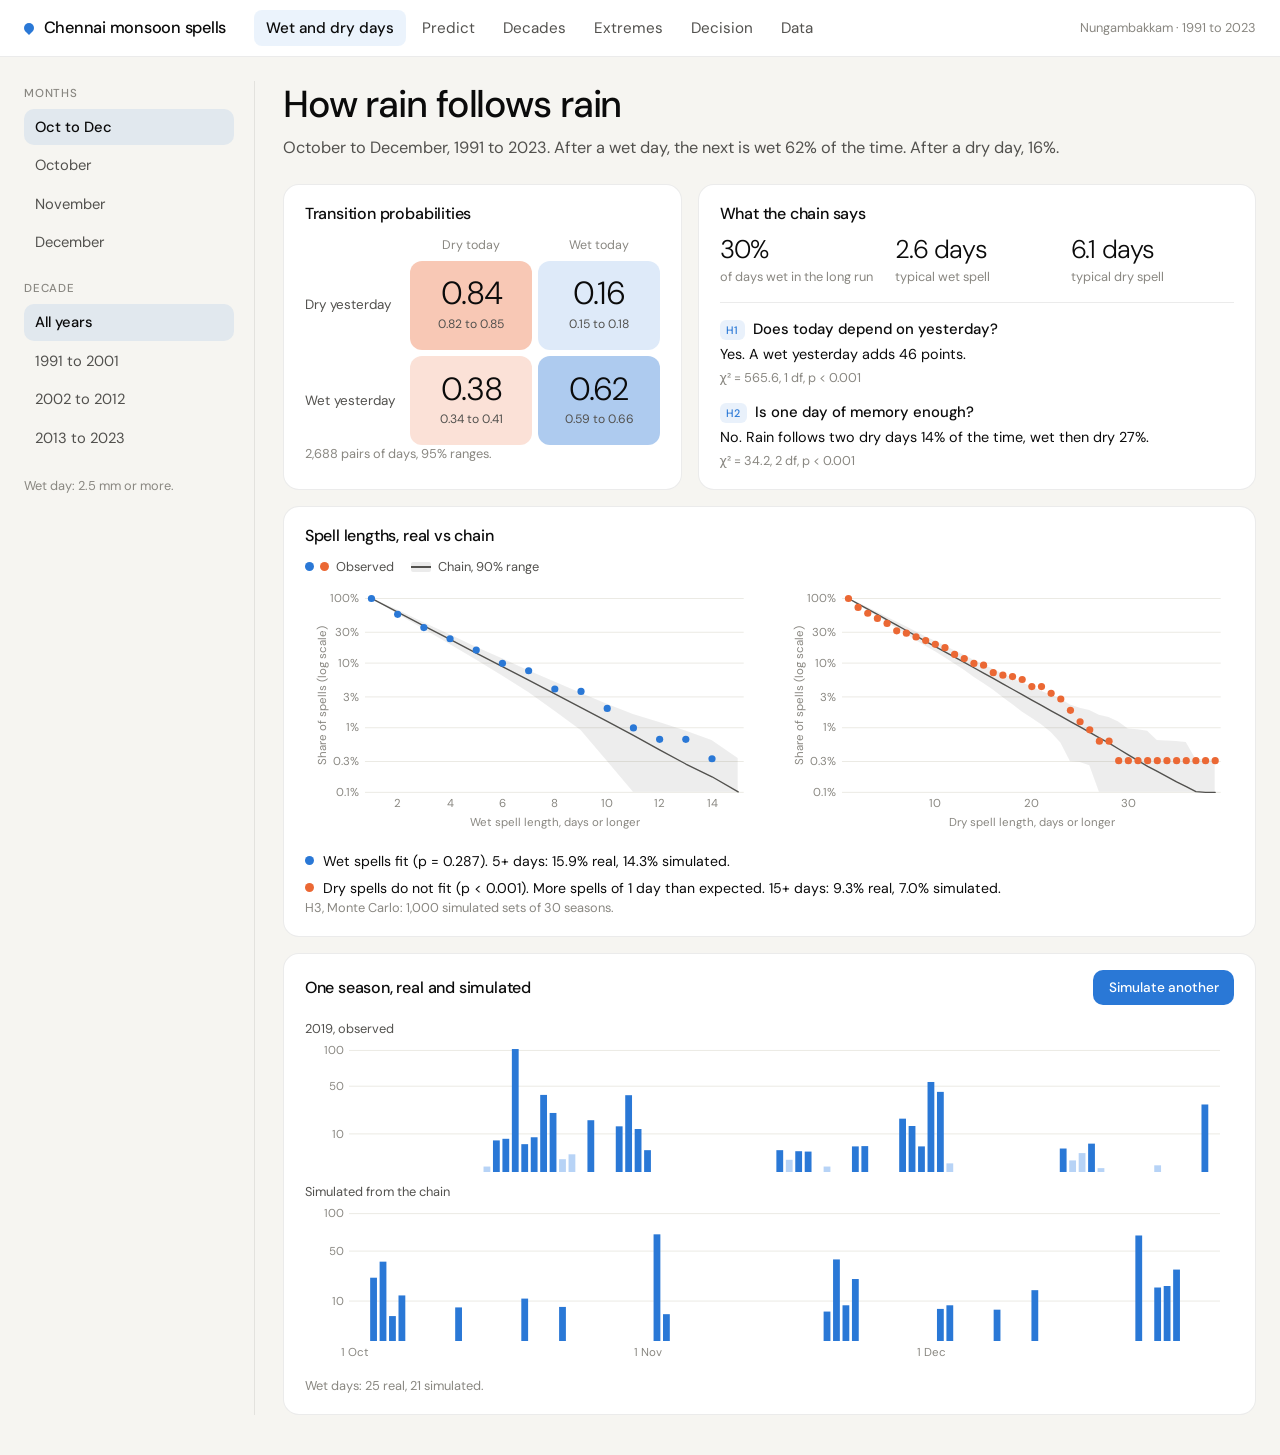
==== commit 4a5df7f4: "Predict: day picker in a large panel at the top, bigger forecast number" ====
--- a/web/index.html
+++ b/web/index.html
@@ -29,7 +29,7 @@
     #loading .note { font-size: 14px; color: #52514e; }
     @media (prefers-reduced-motion: reduce) { #loading .drop, #loading .bar span { animation: none; } }
   </style>
-  <link rel="stylesheet" href="css/styles.css?v=2" />
+  <link rel="stylesheet" href="css/styles.css?v=3" />
 </head>
 <body>
   <div id="loading" role="status" aria-live="polite">
@@ -104,60 +104,57 @@
     </section>
 
     <!-- Predict ----------------------------------------------------------------- -->
-    <section class="page with-side" id="page-predict" aria-labelledby="h-predict" hidden>
-      <aside class="picker" aria-label="Choose a day">
-        <div class="date-pick">
-          <label class="pick-label" for="day">Day</label>
+    <section class="page" id="page-predict" aria-labelledby="h-predict" hidden>
+      <div class="page-head">
+        <h1 id="h-predict">Will it rain on the day?</h1>
+        <p class="lede" id="lede-predict"></p>
+      </div>
+      <div class="ask">
+        <div class="ask-day">
+          <label class="ask-label" for="day">Pick a day</label>
           <input type="date" id="day" value="2027-10-15" min="2026-10-01" max="2030-12-31" required />
         </div>
-        <fieldset class="choice" id="pick-history">
-          <legend>The two days before</legend>
+        <fieldset class="ask-hist" id="pick-history">
+          <legend class="ask-label">The two days before</legend>
         </fieldset>
-        <p class="side-note">Any day, 1 October to 31 December.</p>
-      </aside>
-      <div class="main">
-        <div class="page-head">
-          <h1 id="h-predict">Will it rain on the day?</h1>
-          <p class="lede" id="lede-predict"></p>
-        </div>
-        <div class="grid g-5-7">
-          <div class="card"><h2 class="card-title">The forecast</h2><div id="forecast-box"></div></div>
-          <div class="card">
-            <h2 class="card-title">Through the season</h2>
-            <div class="legend" id="forecast-legend"></div>
-            <div class="chart fill" id="chart-forecast"></div>
-            <p class="caption" id="forecast-caption"></p>
-          </div>
-        </div>
-        <div class="card">
-          <h2 class="card-title">The whole season</h2>
-          <div id="outlook"></div>
-        </div>
-        <div class="card">
-          <h2 class="card-title">How often is it right?</h2>
-          <div class="grid g-7-5 inner">
-            <div>
-              <div class="slider">
-                <label for="cut">Call it wet above</label>
-                <output id="cut-out" for="cut"></output>
-                <input type="range" id="cut" min="0.05" max="0.95" step="0.01" value="0.3" />
-              </div>
-              <div id="check-table"></div>
+      </div>
+      <div class="grid g-5-7">
+        <div class="card"><h2 class="card-title">The forecast</h2><div id="forecast-box"></div></div>
+        <div class="card">
+          <h2 class="card-title">Through the season</h2>
+          <div class="legend" id="forecast-legend"></div>
+          <div class="chart fill" id="chart-forecast"></div>
+          <p class="caption" id="forecast-caption"></p>
+        </div>
+      </div>
+      <div class="card">
+        <h2 class="card-title">The whole season</h2>
+        <div id="outlook"></div>
+      </div>
+      <div class="card">
+        <h2 class="card-title">How often is it right?</h2>
+        <div class="grid g-7-5 inner">
+          <div>
+            <div class="slider">
+              <label for="cut">Call it wet above</label>
+              <output id="cut-out" for="cut"></output>
+              <input type="range" id="cut" min="0.05" max="0.95" step="0.01" value="0.3" />
             </div>
-            <div>
-              <div class="legend">
-                <span class="li"><span class="key key-dot dry"></span>Long range</span>
-                <span class="li"><span class="key key-dot wet"></span>Next day</span>
-              </div>
-              <div class="chart" id="chart-reliability"></div>
-              <p class="caption">On the dashed line, it rains as often as forecast.</p>
+            <div id="check-table"></div>
+          </div>
+          <div>
+            <div class="legend">
+              <span class="li"><span class="key key-dot dry"></span>Long range</span>
+              <span class="li"><span class="key key-dot wet"></span>Next day</span>
             </div>
-          </div>
-        </div>
-        <div class="card">
-          <h2 class="card-title">Which model</h2>
-          <div id="model-table"></div>
-        </div>
+            <div class="chart" id="chart-reliability"></div>
+            <p class="caption">On the dashed line, it rains as often as forecast.</p>
+          </div>
+        </div>
+      </div>
+      <div class="card">
+        <h2 class="card-title">Which model</h2>
+        <div id="model-table"></div>
       </div>
     </section>
 
@@ -293,6 +290,6 @@
   <script src="vendor/plot.umd.min.js" defer></script>
   <script src="js/stats.js?v=1" defer></script>
   <script src="js/charts.js?v=2" defer></script>
-  <script src="js/app.js?v=3" defer></script>
+  <script src="js/app.js?v=4" defer></script>
 </body>
 </html>
--- a/web/css/styles.css
+++ b/web/css/styles.css
@@ -146,13 +146,39 @@
 .test-s { color: var(--muted); font-size: 0.8rem; }
 
 /* Forecast ------------------------------------------------------------------------- */
-.facts.two { grid-template-columns: repeat(2, minmax(0, 1fr)); }
-.forecast-date { font-size: 0.9rem; font-weight: 500; margin: 0 0 0.75rem; }
+.facts.two { grid-template-columns: repeat(2, minmax(0, 1fr)); align-items: end; }
+.facts.two > div:first-child .fact-v { font-size: 3rem; color: var(--wet-dark); }
+.facts.two .fact-v { font-size: 2rem; }
+.forecast-date { font-size: 1.05rem; font-weight: 500; margin: 0 0 0.75rem; }
 .why-head { font-weight: 500; font-size: 0.93rem; margin: 0.9rem 0 0.2rem; }
 .why { margin: 0; padding-left: 1.1rem; font-size: 0.88rem; line-height: 1.5; }
 .why li + li { margin-top: 0.4rem; }
 .key-line.wet { background: linear-gradient(var(--wet), var(--wet)) center / 100% 2px no-repeat, rgba(42, 120, 214, 0.18); }
 .key-dash { width: 20px; height: 2px; background: repeating-linear-gradient(90deg, var(--ink) 0 4px, transparent 4px 7px); }
+
+/* Day picker at the top of Predict */
+.ask { display: grid; grid-template-columns: auto minmax(0, 1fr); gap: 1rem 2rem; align-items: end;
+  background: rgba(42, 120, 214, 0.06); border: 1px solid rgba(42, 120, 214, 0.22); border-radius: var(--radius); padding: 1.25rem 1.4rem 1.35rem; }
+.ask-label { display: block; font-size: 0.95rem; font-weight: 500; color: var(--ink); margin-bottom: 0.55rem; padding: 0; }
+.ask-day input { font: inherit; font-size: 1.3rem; font-weight: 500; color: var(--ink); background: var(--surface); border: 1px solid rgba(42, 120, 214, 0.35);
+  border-radius: 12px; padding: 0.6rem 0.9rem; min-height: 54px; cursor: pointer; }
+.ask-day input:focus-visible { outline: 2px solid var(--wet); outline-offset: 1px; }
+.ask-hist { border: 0; margin: 0; padding: 0; min-width: 0; }
+.ask-hist .options { display: flex; flex-wrap: wrap; gap: 0.5rem; }
+.ask-hist label { flex: 1 1 auto; display: flex; align-items: center; justify-content: center; min-height: 54px; padding: 0 1.15rem; border-radius: 12px; cursor: pointer; font-size: 1.02rem;
+  color: var(--ink); background: var(--surface); border: 1px solid var(--line); transition: background 0.15s ease, color 0.15s ease, border-color 0.15s ease; }
+.ask-hist input { position: absolute; opacity: 0; pointer-events: none; }
+.ask-hist label:hover { border-color: rgba(42, 120, 214, 0.45); }
+.ask-hist label:has(input:checked) { background: var(--wet); border-color: var(--wet); color: #fff; font-weight: 500; }
+.ask-hist label:has(input:focus-visible) { outline: 2px solid var(--wet); outline-offset: 2px; }
+@media (max-width: 1100px) { .ask { grid-template-columns: minmax(0, 1fr); } }
+@media (max-width: 640px) {
+  .ask { padding: 1rem; }
+  .ask-day input { width: 100%; }
+  .ask-hist .options { display: grid; grid-template-columns: minmax(0, 1fr) minmax(0, 1fr); }
+  .ask-hist label { min-height: 48px; padding: 0 0.85rem; font-size: 0.95rem; }
+  .ask-hist label:first-child { grid-column: 1 / -1; }
+}
 
 /* Legends and verdicts ------------------------------------------------------------- */
 .legend { display: flex; flex-wrap: wrap; align-items: center; gap: 0.35rem 1.1rem; font-size: 0.8rem; color: var(--ink-2); }
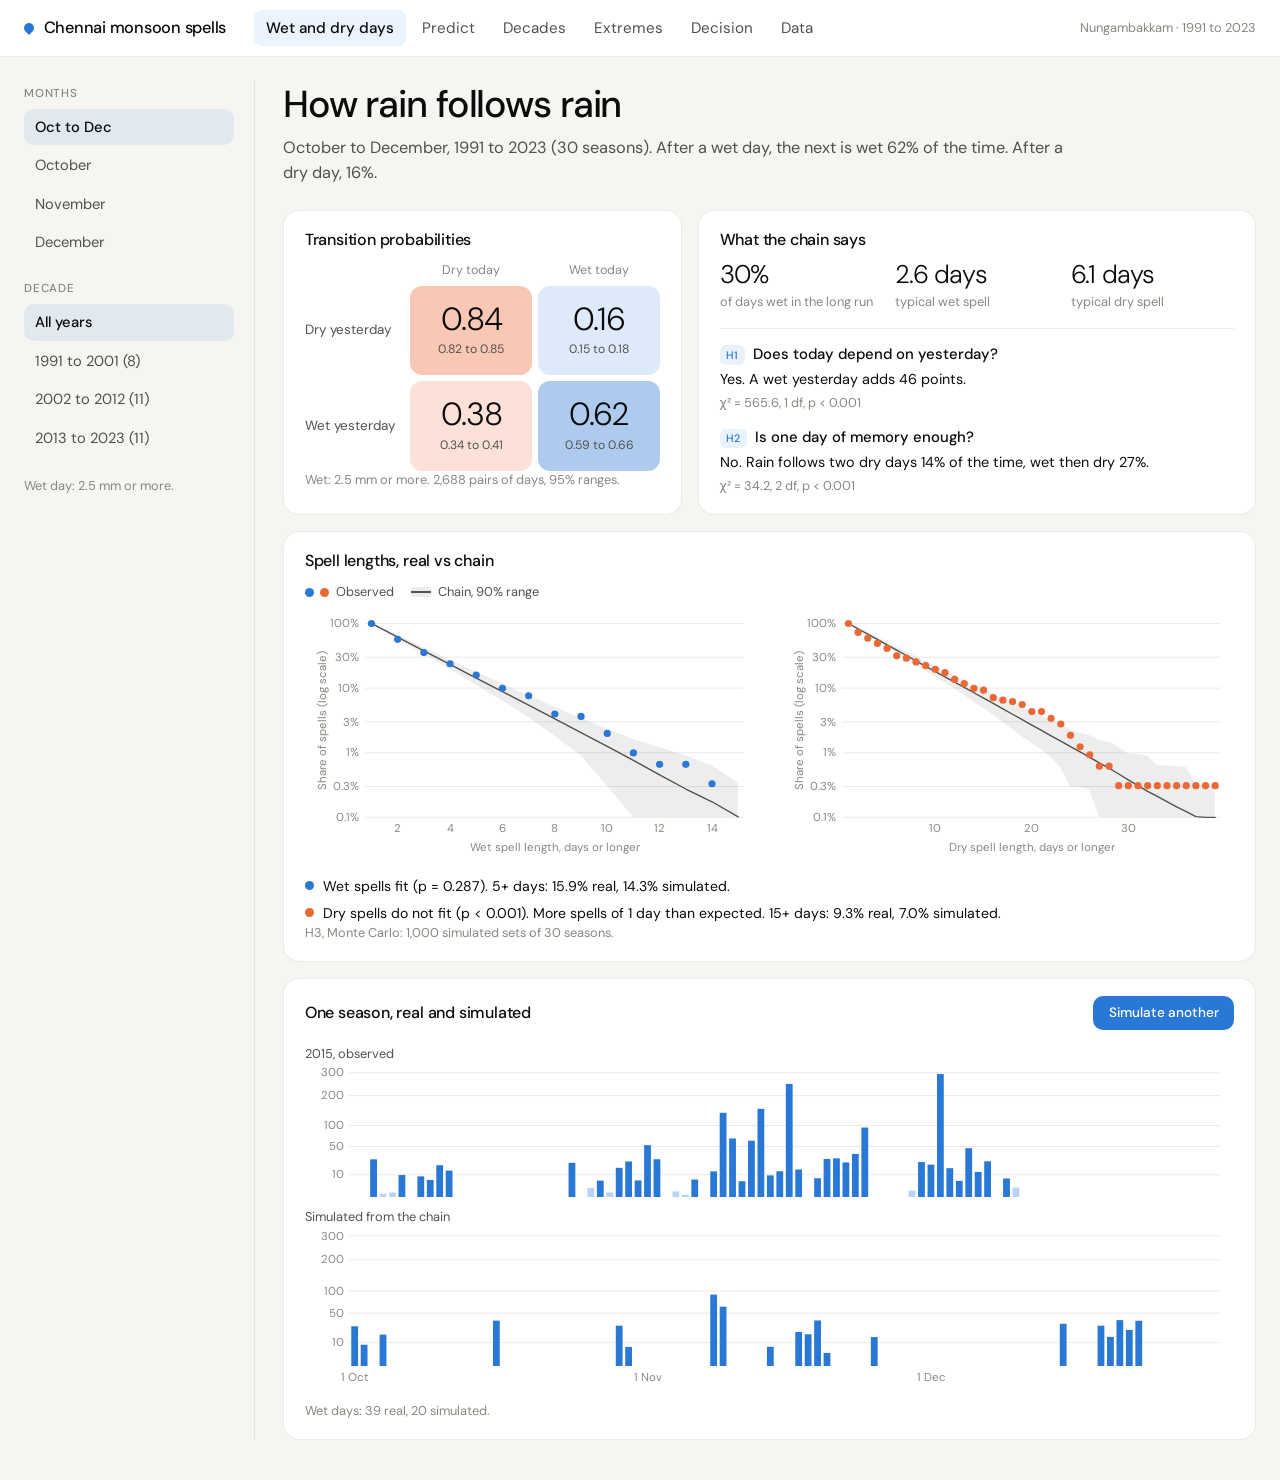
==== commit 584e4929: "Audit fixes: Predict framed as chances not forecasts, 2.5 mm and framework caveat on every page, sea" ====
--- a/web/index.html
+++ b/web/index.html
@@ -29,7 +29,7 @@
     #loading .note { font-size: 14px; color: #52514e; }
     @media (prefers-reduced-motion: reduce) { #loading .drop, #loading .bar span { animation: none; } }
   </style>
-  <link rel="stylesheet" href="css/styles.css?v=3" />
+  <link rel="stylesheet" href="css/styles.css?v=4" />
 </head>
 <body>
   <div id="loading" role="status" aria-live="polite">
@@ -106,7 +106,7 @@
     <!-- Predict ----------------------------------------------------------------- -->
     <section class="page" id="page-predict" aria-labelledby="h-predict" hidden>
       <div class="page-head">
-        <h1 id="h-predict">Will it rain on the day?</h1>
+        <h1 id="h-predict">How likely is rain on a given day?</h1>
         <p class="lede" id="lede-predict"></p>
       </div>
       <div class="ask">
@@ -115,11 +115,11 @@
           <input type="date" id="day" value="2027-10-15" min="2026-10-01" max="2030-12-31" required />
         </div>
         <fieldset class="ask-hist" id="pick-history">
-          <legend class="ask-label">The two days before</legend>
+          <legend class="ask-label">The two days before <span class="ask-hint">(day before yesterday, then yesterday)</span></legend>
         </fieldset>
       </div>
       <div class="grid g-5-7">
-        <div class="card"><h2 class="card-title">The forecast</h2><div id="forecast-box"></div></div>
+        <div class="card"><h2 class="card-title">The chance</h2><div id="forecast-box"></div></div>
         <div class="card">
           <h2 class="card-title">Through the season</h2>
           <div class="legend" id="forecast-legend"></div>
@@ -289,7 +289,7 @@
   <script src="vendor/d3.min.js" defer></script>
   <script src="vendor/plot.umd.min.js" defer></script>
   <script src="js/stats.js?v=1" defer></script>
-  <script src="js/charts.js?v=2" defer></script>
-  <script src="js/app.js?v=4" defer></script>
+  <script src="js/charts.js?v=3" defer></script>
+  <script src="js/app.js?v=5" defer></script>
 </body>
 </html>
--- a/web/css/styles.css
+++ b/web/css/styles.css
@@ -163,6 +163,8 @@
 .ask-day input { font: inherit; font-size: 1.3rem; font-weight: 500; color: var(--ink); background: var(--surface); border: 1px solid rgba(42, 120, 214, 0.35);
   border-radius: 12px; padding: 0.6rem 0.9rem; min-height: 54px; cursor: pointer; }
 .ask-day input:focus-visible { outline: 2px solid var(--wet); outline-offset: 1px; }
+.ask-hint { font-weight: 400; color: var(--ink-2); font-size: 0.85rem; }
+.mode { font-size: 0.8rem; color: var(--wet-dark); background: rgba(42, 120, 214, 0.08); border-radius: 8px; padding: 0.3rem 0.6rem; margin: 0 0 0.6rem; width: fit-content; }
 .ask-hist { border: 0; margin: 0; padding: 0; min-width: 0; }
 .ask-hist .options { display: flex; flex-wrap: wrap; gap: 0.5rem; }
 .ask-hist label { flex: 1 1 auto; display: flex; align-items: center; justify-content: center; min-height: 54px; padding: 0 1.15rem; border-radius: 12px; cursor: pointer; font-size: 1.02rem;
